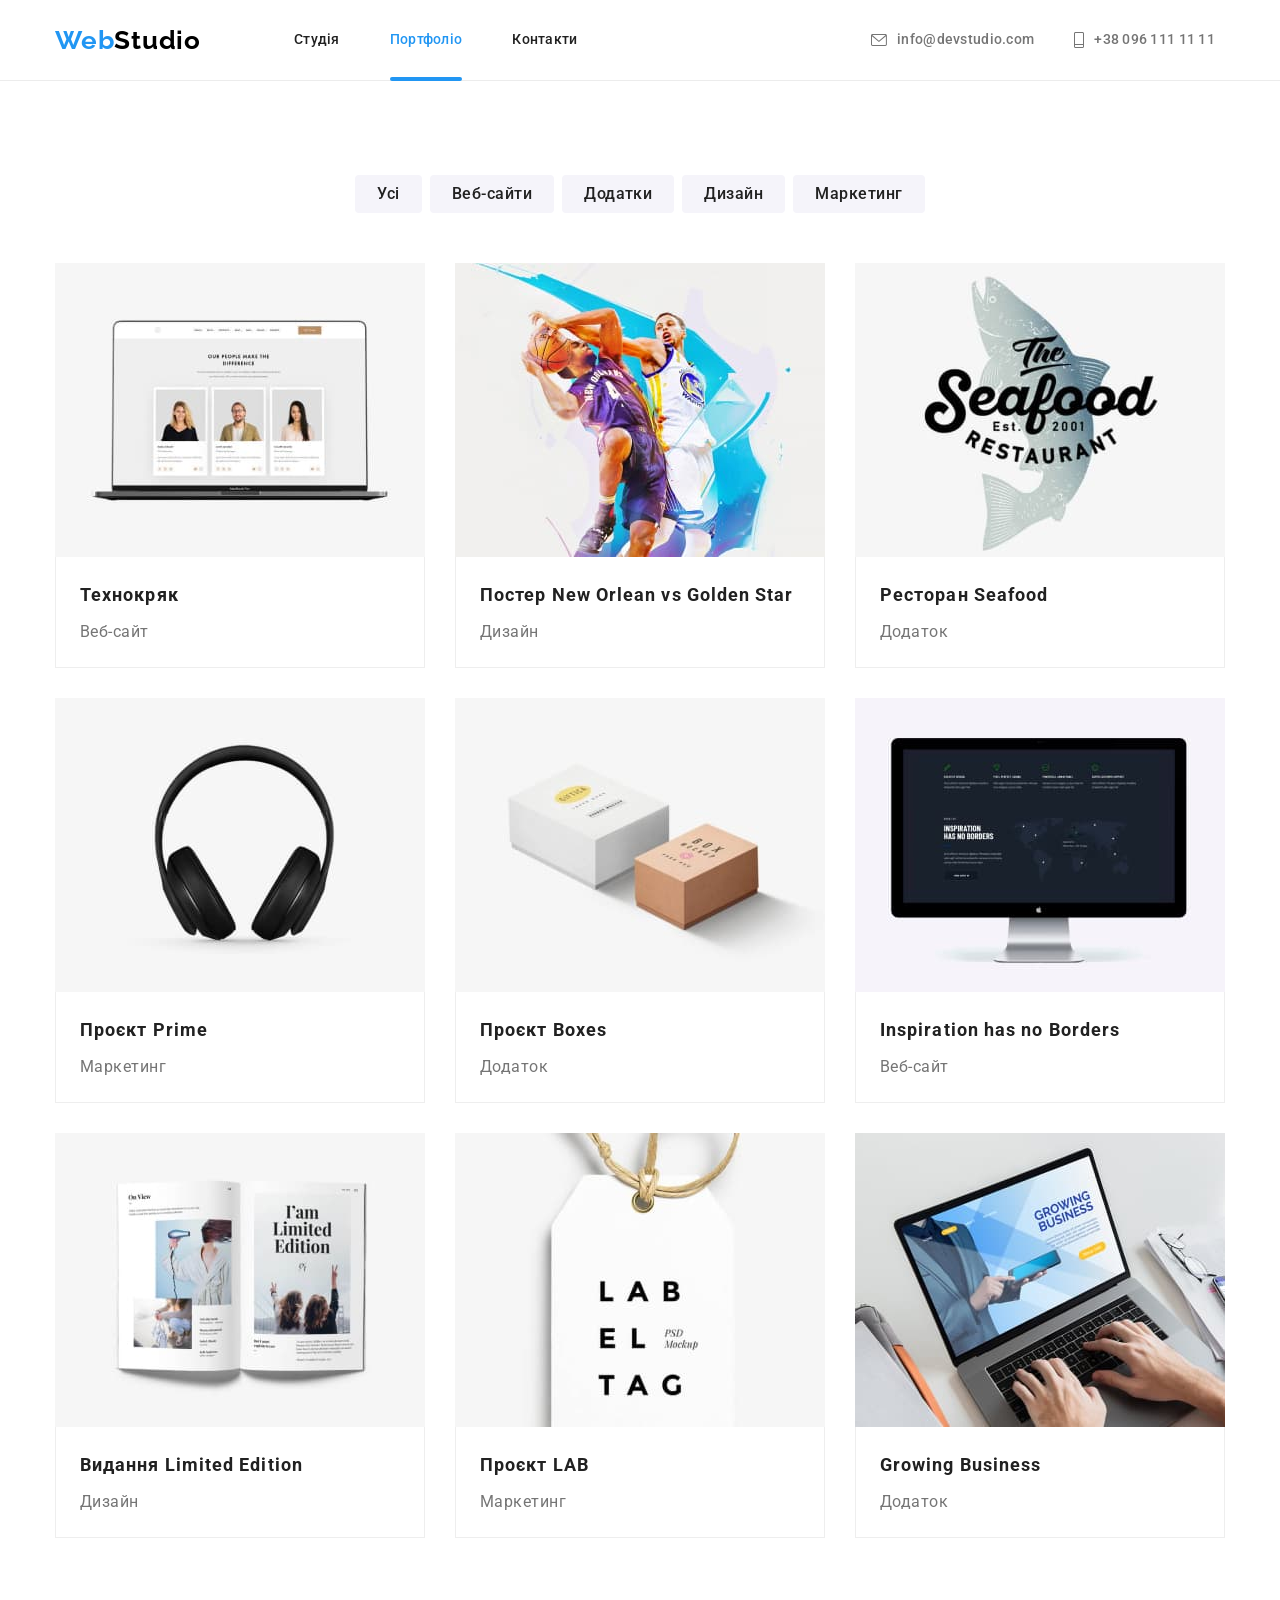
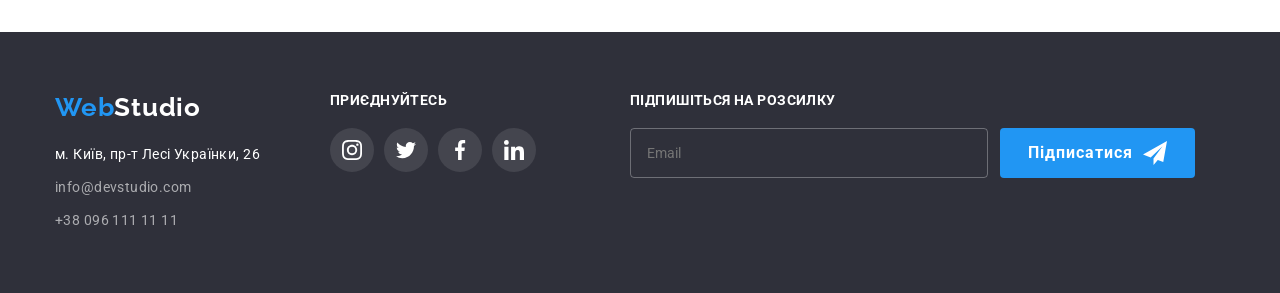
==== portfolio.html @ 1dc1e259 "Додає файли з попередньої ДЗ" ====
<!DOCTYPE html>
<html lang="uk">
  <head>
    <meta charset="UTF-8" />
    <meta http-equiv="X-UA-Compatible" content="IE=edge" />
    <meta name="viewport" content="width=device-width, initial-scale=1.0" />
    <title>WebStudio</title>
    <link rel="preconnect" href="https://fonts.googleapis.com" />
    <link rel="preconnect" href="https://fonts.gstatic.com" crossorigin />
    <link
      href="https://fonts.googleapis.com/css2?family=Raleway:wght@700&family=Roboto:wght@400;500;700;900&display=swap"
      rel="stylesheet"
    />
    <link
      rel="stylesheet"
      href="https://cdnjs.cloudflare.com/ajax/libs/modern-normalize/1.1.0/modern-normalize.min.css"
    />
    <link rel="stylesheet" href="./css/styles.css" />
  </head>
  <body>
    <!-- Header -->
    <header class="header">
      <div class="container main-nav">
        <nav class="main-nav">
          <a href="./index.html" class="logo"><span class="logo part">Web</span>Studio</a>
          <ul class="nav-list">
            <li class="link"><a class="nav-list-link" href="./index.html">Студія</a></li>
            <li class="link">
              <a class="nav-list-link current" href="./portfolio.html">Портфоліо</a>
            </li>
            <li class="link"><a class="nav-list-link" href="">Контакти</a></li>
          </ul>
        </nav>
        <ul class="contacts-list">
          <li class="contact">
            <a href="mailto:info@devstudio.com" class="header-contacts mail">
              <svg class="convert" width="16px" height="12px">
                <use href="./images/icons.svg#icon-convert"></use>
              </svg>
              info@devstudio.com
            </a>
          </li>
          <li class="contact">
            <a href="tel:+380961111111" class="header-contacts phone">
              <svg class="phone" width="10px" height="16px">
                <use href="./images/icons.svg#icon-phone"></use>
              </svg>
              +38 096 111 11 11</a
            >
          </li>
        </ul>
      </div>
    </header>
    <main>
      <section class="section">
        <div class="container">
          <h1 class="visually-hidden">Усі проекти</h1>
          <!-- buttons -->
          <ul class="btn-list">
            <li class="list-btn"><button type="button" class="btn secondary">Усі</button></li>
            <li class="list-btn"><button type="button" class="btn secondary">Веб-сайти</button></li>
            <li class="list-btn"><button type="button" class="btn secondary">Додатки</button></li>
            <li class="list-btn"><button type="button" class="btn secondary">Дизайн</button></li>
            <li class="list-btn"><button type="button" class="btn secondary">Маркетинг</button></li>
          </ul>
          <!-- projects -->
          <ul class="project-list">
            <li class="project-card">
              <a href="" class="project-link">
                <div class="overlay">
                  <img
                    src="./images/technocrack.jpg"
                    alt="Ноутбук з картками на екрані"
                    width="370"
                  />
                  <p class="project-text">
                    Ресурс пропонує комплексні пропозиції з різним рівнем функціоналу та сервісів.
                    Все це дозволить відвідувачу отримати вичерпні відомості про компанію чи
                    приватну особу.
                  </p>
                </div>

                <div class="card-desc">
                  <h2 class="project-title">Технокряк</h2>
                  <p class="project-desc">Веб-сайт</p>
                </div></a
              >
            </li>
            <li class="project-card">
              <a href="" class="project-link">
                <div class="overlay">
                  <img src="./images/poster.jpg" alt="Два баскетболісти" width="370" />
                  <p class="project-text">
                    Ресурс пропонує комплексні пропозиції з різним рівнем функціоналу та сервісів.
                    Все це дозволить відвідувачу отримати вичерпні відомості про компанію чи
                    приватну особу.
                  </p>
                </div>
                <div class="card-desc">
                  <h2 class="project-title">Постер New Orlean vs Golden Star</h2>
                  <p class="project-desc">Дизайн</p>
                </div></a
              >
            </li>
            <li class="project-card">
              <a href="" class="project-link">
                <div class="overlay">
                  <img src="./images/seafood.jpg" alt="Лого з акулою" width="370" />
                  <p class="project-text">
                    Ресурс пропонує комплексні пропозиції з різним рівнем функціоналу та сервісів.
                    Все це дозволить відвідувачу отримати вичерпні відомості про компанію чи
                    приватну особу.
                  </p>
                </div>
                <div class="card-desc">
                  <h2 class="project-title">Ресторан Seafood</h2>
                  <p class="project-desc">Додаток</p>
                </div></a
              >
            </li>
            <li class="project-card">
              <a href="" class="project-link">
                <div class="overlay">
                  <img src="./images/prime.jpg" alt="Навушники" width="370" />
                  <p class="project-text">
                    Ресурс пропонує комплексні пропозиції з різним рівнем функціоналу та сервісів.
                    Все це дозволить відвідувачу отримати вичерпні відомості про компанію чи
                    приватну особу.
                  </p>
                </div>
                <div class="card-desc">
                  <h2 class="project-title">Проєкт Prime</h2>
                  <p class="project-desc">Маркетинг</p>
                </div></a
              >
            </li>
            <li class="project-card">
              <a href="" class="project-link">
                <div class="overlay">
                  <img src="./images/boxes.jpg" alt="Дві картонні коробки" width="370" />
                  <p class="project-text">
                    Ресурс пропонує комплексні пропозиції з різним рівнем функціоналу та сервісів.
                    Все це дозволить відвідувачу отримати вичерпні відомості про компанію чи
                    приватну особу.
                  </p>
                </div>
                <div class="card-desc">
                  <h2 class="project-title">Проєкт Boxes</h2>
                  <p class="project-desc">Додаток</p>
                </div></a
              >
            </li>
            <li class="project-card">
              <a href="" class="project-link">
                <div class="overlay">
                  <img src="./images/inspiration.jpg" alt="Екран монітора" width="370" />
                  <p class="project-text">
                    Ресурс пропонує комплексні пропозиції з різним рівнем функціоналу та сервісів.
                    Все це дозволить відвідувачу отримати вичерпні відомості про компанію чи
                    приватну особу.
                  </p>
                </div>
                <div class="card-desc">
                  <h2 class="project-title">Inspiration has no Borders</h2>
                  <p class="project-desc">Веб-сайт</p>
                </div></a
              >
            </li>
            <li class="project-card">
              <a href="" class="project-link">
                <div class="overlay">
                  <img src="./images/limited-edition.jpg" alt="Відкритий журнал" width="370" />
                  <p class="project-text">
                    Ресурс пропонує комплексні пропозиції з різним рівнем функціоналу та сервісів.
                    Все це дозволить відвідувачу отримати вичерпні відомості про компанію чи
                    приватну особу.
                  </p>
                </div>
                <div class="card-desc">
                  <h2 class="project-title">Видання Limited Edition</h2>
                  <p class="project-desc">Дизайн</p>
                </div></a
              >
            </li>
            <li class="project-card">
              <a href="" class="project-link">
                <div class="overlay">
                  <img src="./images/lab.jpg" alt="Бірка з мотузкою" width="370" />
                  <p class="project-text">
                    Ресурс пропонує комплексні пропозиції з різним рівнем функціоналу та сервісів.
                    Все це дозволить відвідувачу отримати вичерпні відомості про компанію чи
                    приватну особу.
                  </p>
                </div>
                <div class="card-desc">
                  <h2 class="project-title">Проєкт LAB</h2>
                  <p class="project-desc">Маркетинг</p>
                </div></a
              >
            </li>
            <li class="project-card">
              <a href="" class="project-link">
                <div class="overlay">
                  <img
                    src="./images/growing-business.jpg"
                    alt="Набирають текст на ноутбуці"
                    width="370"
                  />
                  <p class="project-text">
                    Ресурс пропонує комплексні пропозиції з різним рівнем функціоналу та сервісів.
                    Все це дозволить відвідувачу отримати вичерпні відомості про компанію чи
                    приватну особу.
                  </p>
                </div>
                <div class="card-desc">
                  <h2 class="project-title">Growing Business</h2>
                  <p class="project-desc">Додаток</p>
                </div></a
              >
            </li>
          </ul>
        </div>
      </section>
    </main>
    <!-- Footer -->

    <footer class="footer">
      <div class="container">
        <div>
          <a href="./index.html" class="logo foot"><span class="logo part">Web</span>Studio</a>
          <address>
            <ul class="footer-list">
              <li class="item">
                <a
                  href="https://goo.gl/maps/kWrGyEN4S8KAi9pg8"
                  target="_blank"
                  rel="noopener nofollow noreferrer"
                  class="address"
                  >м. Київ, пр-т Лесі Українки, 26</a
                >
              </li>
              <li class="item">
                <a href="mailto:info@devstudio.com" class="footer-contacts">info@devstudio.com</a>
              </li>
              <li class="item">
                <a href="tel:+380961111111" class="footer-contacts">+38 096 111 11 11</a>
              </li>
            </ul>
          </address>
        </div>
        <div class="follow">
          <p class="follow-list-title">Приєднуйтесь</p>
          <ul class="follow-list">
            <li>
              <a href="" class="follow-media-link">
                <svg class="icon" width="20px" height="20px">
                  <use href="./images/icons.svg#icon-instagram"></use>
                </svg>
              </a>
            </li>
            <li>
              <a href="" class="follow-media-link">
                <svg class="icon" width="20px" height="20px">
                  <use href="./images/icons.svg#icon-twitter"></use>
                </svg>
              </a>
            </li>
            <li>
              <a href="" class="follow-media-link">
                <svg class="icon" width="20px" height="20px">
                  <use href="./images/icons.svg#icon-facebook"></use>
                </svg>
              </a>
            </li>
            <li>
              <a href="" class="follow-media-link">
                <svg class="icon" width="20px" height="20px">
                  <use href="./images/icons.svg#icon-linkedin"></use>
                </svg>
              </a>
            </li>
          </ul>
        </div>
        <div class="subscribe">
          <p class="form-title">Підпишіться на розсилку</p>
          <form autocomplete="off" class="footer-form">
            <label for="footer-email"></label>
            <input
              type="email"
              name="email"
              id="footer-email"
              class="footer-email"
              placeholder="Email"
            />
            <button type="submit" class="btn submit-footer">
              Підписатися
              <svg class="icon-send" width="24px" height="24px">
                <use href="./images/icons.svg#icon-send"></use>
              </svg>
            </button>
          </form>
        </div>
      </div>
    </footer>
  </body>
</html>
---- css/styles.css ----
/* колір фону #F5F5F5 */
/* другорядний колір фону #F5F4FA */
/* герой і футер колір фону #2F303A */
/* колір тексту #212121 */
/* колір абзаців #757575 */
/* акцент #2196F3 */
/* білий #FFFFFF */
/* контакти у футері color: rgba(255, 255, 255, 0.6); */
:root {
  --black-color: #000000;
  --text-primary-color: #212121;
  --text-p-color: #757575;
  --primary-white-color: #ffffff;
  --background-secondary-color: #f5f4fa;
  --hero-footer-color--: #2f303a;
  --accent-color: #2196f3;
  --no-accent-color: #afb1b8;
  --primary-btn-accent-color--: #188ce8;
  --action-time: cubic-bezier(0.4, 0, 0.2, 1);
  --action-total-time: 250ms;
}

body {
  background-color: var(--primary-white-color);
  color: var(--text-primary-color);

  font-family: Roboto, sans-serif;
  font-size: 14px;
  letter-spacing: 0.03em;
}

.nav-list,
.contacts-list,
.section-list,
.footer-list {
  list-style-type: none;
}

.nav-list-link:hover,
.header-contacts:hover,
.footer-contacts:hover,
.address:hover,
.nav-list-link:focus,
.header-contacts:focus,
.footer-contacts:focus,
.address:focus {
  color: var(--accent-color);
}

h1,
h2,
h3,
h4,
h5,
h6,
ul,
p {
  margin: 0;
  padding: 0;
}

img {
  display: block;
  max-width: 100%;
}
/* Налаштування контейнера */
.container {
  width: 1200px;
  margin: 0 auto;
  padding: 0 15px;
}

.section {
  padding-top: 94px;
  padding-bottom: 94px;
}

/* Header */
.header {
  border-bottom: 1px solid #ececec;
}

.main-nav {
  display: flex;
  align-items: center;
}

.logo {
  color: var(--black-color);
  font-family: Raleway, sans-serif;
  text-decoration: none;
  font-weight: 700;
  font-size: 26px;
  line-height: 1.19;
  letter-spacing: 0.03em;
}

.part {
  color: var(--accent-color);
}
/* nav */
.nav-list .link + .link {
  margin-left: 50px;
}

.nav-list {
  display: flex;
  margin-left: 93px;
}

.nav-list-link.current {
  color: var(--accent-color);
}

.nav-list-link {
  position: relative;
  display: block;
  padding-top: 32px;
  padding-bottom: 32px;

  color: var(--text-primary-color);
  font-weight: 500;
  font-size: 14px;
  line-height: 1.14;
  letter-spacing: 0.02em;
  text-decoration: none;

  transition: color var(--action-total-time) var(--action-time);
}

.current::after {
  content: '';
  position: absolute;
  bottom: -1px;
  left: 0;

  background-color: var(--accent-color);
  width: 100%;
  height: 4px;
  border-radius: 2px;
}

/* header contacts */
.contacts-list {
  display: flex;
  margin-left: auto;
}

.contacts-list .contact + .contact {
  margin-left: 40px;
}

.convert,
.phone {
  margin-right: 10px;
  fill: currentColor;
}

.convert:hover,
.phone:hover,
.convert:focus,
.phone:focus {
  fill: var(--accent-color);
}

.header-contacts {
  display: inline-flex;
  padding: 32px 0;

  color: var(--text-p-color);
  font-weight: 500;
  font-size: 14px;
  line-height: 1.14;
  letter-spacing: 0.02em;
  text-decoration: none;
  align-items: center;

  transition: color var(--action-total-time) var(--action-time);
}

.visually-hidden {
  position: absolute;
  white-space: nowrap;
  width: 1px;
  height: 1px;
  overflow: hidden;
  border: 0;
  padding: 0;
  clip: rect(0 0 0 0);
  clip-path: inset(50%);
  margin: -1px;
}

/* Стилі index.html */
/* Hero */
.hero {
  padding: 200px 0;
  margin-left: auto;
  margin-right: auto;

  text-align: center;

  background-color: var(--hero-footer-color--);
  background-image: linear-gradient(rgba(47, 48, 58, 0.4), rgba(47, 48, 58, 0.4)),
    url(../images/background-hero.jpg);
  max-width: 1600px;
  height: 600px;
  background-position: center;
}

.hero-title {
  max-width: 696px;
  margin-top: 0;
  margin-bottom: 30px;
  margin-right: auto;
  margin-left: auto;

  color: var(--primary-white-color);
  font-weight: 900;
  font-size: 44px;
  line-height: 1.36;
  text-align: center;
  letter-spacing: 0.06em;
  text-transform: uppercase;
}

.btn {
  display: inline-block;
  cursor: pointer;
  font-family: Roboto, sans-serif;
  border: none;
  border-radius: 4px;
}

.btn.primary {
  color: var(--primary-white-color);
  background-color: var(--accent-color);
  font-weight: 700;
  font-size: 16px;
  line-height: 1.88;
  letter-spacing: 0.06em;
  padding: 10px 24px;

  transition: background-color var(--action-total-time) var(--action-time),
    box-shadow var(--action-total-time) var(--action-time);
}

.btn.primary:hover,
.btn.primary:focus {
  background-color: var(--primary-btn-accent-color--);
}

/* Перелік рішень */
.section.features {
  padding-bottom: 0;
}

.section-list {
  display: flex;
}

.section-list .item {
  width: 270px;
}

.icon-background {
  display: flex;
  align-items: center;
  justify-content: center;
  width: 270px;
  height: 120px;
  margin-bottom: 30px;

  background-color: var(--background-secondary-color);
}

.section-list .item:not(:last-child) {
  margin-right: 30px;
}

.section-title {
  margin-bottom: 50px;

  font-weight: 700;
  font-size: 36px;
  line-height: 1.17;
  text-align: center;
  letter-spacing: 0.03em;
}

.item-desc {
  color: var(--text-p-color);
  line-height: 1.71;
}

/* Чим ми займаємося */
.section-list .img-list:not(:last-child) {
  margin-right: 30px;
}

.img-list {
  position: relative;
}

.img-desc {
  position: absolute;
  width: 100%;
  background-color: rgba(47, 48, 58, 0.8);
  height: 70px;
  padding: 27px 0;
  bottom: 0;

  color: var(--primary-white-color);
  font-weight: 700;
  font-size: 14px;
  line-height: 16px;
  text-align: center;
  letter-spacing: 0.03em;
  text-transform: uppercase;
}
/* наша команда */
.team {
  background-color: var(--background-secondary-color);
}

.section-list-title {
  margin-bottom: 10px;

  font-weight: 700;
  font-size: 14px;
  line-height: 1.14;
  letter-spacing: 0.03em;
  text-transform: uppercase;
}

.section-card {
  background-color: var(--primary-white-color);

  text-align: center;

  box-shadow: 0px 1px 3px rgba(0, 0, 0, 0.12), 0px 1px 1px rgba(0, 0, 0, 0.14),
    0px 2px 1px rgba(0, 0, 0, 0.2);
  border-radius: 0px 0px 4px 4px;
}

.section-card:not(:last-child) {
  margin-right: 30px;
}
.team-card-desc {
  padding: 30px 0;
}

.section-list-item {
  margin-bottom: 10px;

  font-weight: 500;
  font-size: 16px;
  line-height: 1.19;
  letter-spacing: 0.03em;
}
.profession {
  font-size: 16px;
  line-height: 1.19;
  letter-spacing: 0.03em;
  margin-bottom: 16px;
}

.media-list {
  display: flex;
  list-style-type: none;
  height: 44px;
  align-items: center;
  padding: 0 32px;
}

.media-link {
  display: flex;
  width: 44px;
  height: 44px;
  align-items: center;
  justify-content: center;
  color: var(--no-accent-color);
  border-radius: 50%;

  transition: background-color var(--action-total-time) var(--action-time),
    color var(--action-total-time) var(--action-time);
}

.media-list li:not(:last-child) {
  margin-right: 10px;
}

.media-link:hover,
.media-link:focus {
  background-color: var(--accent-color);
  color: var(--primary-white-color);
}

.icon {
  display: flex;
  fill: currentColor;
}

.company-list {
  display: flex;
  list-style-type: none;
  margin: 0;
}

.company-list li:not(:last-child) {
  margin-right: 30px;
}

.company-link {
  display: flex;
  align-items: center;
  justify-content: center;
  width: 170px;
  height: 92px;
  border: 1px solid var(--no-accent-color);
  border-radius: 4px;
  padding: 16px 32px;

  color: var(--no-accent-color);

  transition: color var(--action-total-time) var(--action-time),
    border-color var(--action-total-time) var(--action-time);
}

.company-link:hover,
.company-link:focus {
  color: var(--accent-color);
  border-color: var(--accent-color);
}

.company-icon {
  fill: currentColor;
}

/* Стилі portfolio.html */
.btn-list,
.project-list {
  list-style-type: none;

  display: flex;
  flex-wrap: wrap;
}

.btn-list {
  justify-content: center;
  margin-bottom: 50px;
}

.list-btn:not(:last-child) {
  margin-right: 8px;
}
.btn.secondary {
  padding: 6px 22px;

  background-color: var(--background-secondary-color);
  color: var(--text-primary-color);
  font-weight: 500;
  font-size: 16px;
  line-height: 1.62;
  letter-spacing: 0.03em;

  transition: color var(--action-total-time) var(--action-time),
    background-color var(--action-total-time) var(--action-time),
    box-shadow var(--action-total-time) var(--action-time);
}

.btn.secondary:hover,
.btn.secondary:focus {
  background-color: var(--accent-color);
  color: var(--primary-white-color);
  box-shadow: 0px 3px 1px rgba(0, 0, 0, 0.1), 0px 1px 2px rgba(0, 0, 0, 0.08),
    0px 2px 2px rgba(0, 0, 0, 0.12);
  border-radius: 4px;
}

.project-card {
  margin-right: 30px;
  margin-bottom: 30px;
}

.project-card:nth-child(3n) {
  margin-right: 0;
}

.project-card:nth-last-child(-n + 3) {
  margin-bottom: 0;
}

.project-link {
  display: block;
  text-decoration: none;

  transition: box-shadow var(--action-total-time) var(--action-time);
}

.project-link:hover,
.project-link:focus {
  box-shadow: 0px 1px 1px rgba(0, 0, 0, 0.12), 0px 4px 4px rgba(0, 0, 0, 0.06),
    1px 4px 6px rgba(0, 0, 0, 0.16);
}

.project-link:hover .project-text,
.project-link:focus .project-text {
  transform: translateY(0%);
  opacity: 1;
}

.overlay {
  position: relative;
  overflow: hidden;
}

.project-text {
  position: absolute;
  background-color: rgba(33, 150, 243, 0.9);
  width: 100%;
  height: 100%;
  bottom: 0;

  transform: translateY(100%);
  opacity: 0;
  transition: transform var(--action-total-time) var(--action-time),
    opacity var(--action-total-time) var(--action-time);

  padding: 63px 24px;
  font-size: 18px;
  line-height: 1.56;
  letter-spacing: 0.03em;
  color: var(--primary-white-color);
}

.card-desc {
  padding: 20px 24px;

  border-left: 1px solid #eeeeee;
  border-right: 1px solid #eeeeee;
  border-bottom: 1px solid #eeeeee;
}

.project-title {
  margin-bottom: 4px;
  color: var(--text-primary-color);
  font-weight: 700;
  font-size: 18px;
  line-height: 2;
  letter-spacing: 0.06em;
}

.project-desc {
  color: var(--text-p-color);
  font-size: 16px;
  /* font-weight: 400; */
  line-height: 1.88;
  letter-spacing: 0.03em;
}

/* Footer */
.footer {
  display: flex;
  padding-top: 60px;
  padding-bottom: 60px;

  background-color: var(--hero-footer-color--);
}

.footer .container {
  display: flex;
}

.foot {
  display: inline-block;
  margin-bottom: 20px;

  color: var(--primary-white-color);
}

.footer-list .item:not(:last-child) {
  margin-bottom: 9px;
}

.address {
  color: var(--primary-white-color);
  font-style: normal;
  line-height: 1.71;
  text-decoration: none;

  transition: color var(--action-total-time) var(--action-time);
}

.footer-contacts {
  color: rgba(255, 255, 255, 0.6);
  font-style: normal;
  line-height: 1.71;
  text-decoration: none;

  transition: color var(--action-total-time) var(--action-time);
}

/* приєднуйтесь */

.follow {
  margin-left: 70px;
}

.follow-list-title {
  color: var(--primary-white-color);
  font-weight: 700;
  font-size: 14px;
  line-height: 16px;
  letter-spacing: 0.03em;
  text-transform: uppercase;

  margin-bottom: 20px;
}

.follow-list {
  display: flex;
  list-style-type: none;
}

.follow-list li:not(:last-child) {
  margin-right: 10px;
}

.follow-media-link {
  display: flex;
  background-color: rgba(255, 255, 255, 0.1);
  border-radius: 50%;
  width: 44px;
  height: 44px;

  align-items: center;
  justify-content: center;

  color: var(--primary-white-color);

  transition: background-color var(--action-total-time) var(--action-time);
}

.follow-icon {
  fill: currentColor;
}

.follow-media-link:hover,
.follow-media-link:focus {
  background-color: var(--accent-color);
}

/* Footer form */

.subscribe {
  margin-left: 94px;
  color: var(--primary-white-color);
}

.footer-form {
  display: flex;
  align-items: center;
}

.form-title {
  display: inline-block;
  margin-bottom: 20px;

  font-weight: 700;
  font-size: 14px;
  line-height: 16px;
  letter-spacing: 0.03em;
  text-transform: uppercase;
}

.footer-email {
  /* display: inline-block; */
  width: 358px;
  height: 50px;
  padding-left: 16px;

  color: var(--primary-white-color);
  background-color: transparent;
  border: 1px solid rgba(255, 255, 255, 0.3);
  border-radius: 4px;
}

.submit-footer {
  display: flex;
  padding: 10px 28px;
  margin: 0 auto;
  margin-left: 12px;
  align-items: center;

  color: var(--primary-white-color);
  background-color: var(--accent-color);
  font-weight: 700;
  font-size: 16px;
  line-height: 1.88;
  letter-spacing: 0.06em;

  transition: background-color var(--action-total-time) var(--action-time),
    box-shadow var(--action-total-time) var(--action-time);
}

.icon-send {
  margin-left: 10px;
}

/* Модалка */

.backdrop {
  position: fixed;
  width: 100%;
  height: 100%;
  top: 0;
  left: 0;

  background-color: rgba(0, 0, 0, 0.2);

  transform: scale(100%);
  transition: opacity var(--action-total-time) var(--action-time),
    visibility var(--action-total-time) var(--action-time),
    transform var(--action-total-time) var(--action-time);
}

.is-hidden {
  opacity: 0;
  visibility: hidden;
  pointer-events: none;

  transform: scale(0%);
}

.modal {
  position: absolute;
  left: 50%;
  top: 50%;
  width: 528px;
  height: 581px;
  transform: translate(-50%, -50%);

  padding: 40px;

  background-color: var(--primary-white-color);
  box-shadow: 0px 1px 3px rgba(0, 0, 0, 0.12), 0px 1px 1px rgba(0, 0, 0, 0.14),
    0px 2px 1px rgba(0, 0, 0, 0.2);
  border-radius: 4px;
}

.btn-modal {
  position: absolute;
  display: flex;
  top: 8px;
  right: 8px;
  width: 30px;
  height: 30px;
  margin: 0;
  padding: 0;

  align-items: center;
  justify-content: center;

  background-color: var(--primary-white-color);
  border: 1px solid rgba(0, 0, 0, 0.1);
  border-radius: 50%;
  cursor: pointer;
}

.modal-title {
  margin-bottom: 12px;

  font-weight: 700;
  font-size: 20px;
  line-height: 1.15;
  text-align: center;
  letter-spacing: 0.03em;

  color: var(--text-primary-color);
}

.modal-form {
  margin-bottom: 10px;
}

.modal-textarea {
  margin-bottom: 20px;
}

.form-field {
  position: relative;
}

.label {
  display: inline-block;
  margin-bottom: 4px;

  color: var(--text-p-color);

  font-weight: 400;
  font-size: 12px;
  line-height: 1.17;
  letter-spacing: 0.01em;
}

.input {
  display: block;
  width: 100%;
  height: 40px;
  padding-left: 42px;

  border: 1px solid rgba(33, 33, 33, 0.2);
  border-radius: 4px;

  transition: border-color var(--action-total-time) var(--action-time);
}

.input:focus,
.textarea:focus {
  border-color: var(--accent-color);
}

.modal-icon {
  position: absolute;
  top: 50%;
  left: 12px;
  transform: translateY(-50%);

  transition: fill var(--action-total-time) var(--action-time);
}

.input:focus + .modal-icon {
  fill: var(--accent-color);
}

.textarea {
  display: block;
  resize: none;
  margin: 0;
  width: 100%;
  height: 120px;
  padding: 12px 16px;

  border: 1px solid rgba(33, 33, 33, 0.2);
  border-radius: 4px;

  transition: border-color var(--action-total-time) var(--action-time);
}

.textarea::placeholder {
  font-size: 12px;
  line-height: 1.17;
  letter-spacing: 0.01em;

  color: rgba(117, 117, 117, 0.5);
}

.check-line {
  margin-bottom: 30px;
}

.check-line label {
  display: flex;
  align-items: center;
  justify-content: center;

  font-size: 14px;
  line-height: 1.71;
  letter-spacing: 0.03em;
  color: var(--text-p-color);
}

.checkbox {
  position: absolute;
  white-space: nowrap;
  width: 1px;
  height: 1px;
  overflow: hidden;
  border: 0;
  padding: 0;
  clip: rect(0 0 0 0);
  clip-path: inset(50%);
  margin: -1px;
}

.icon-check {
  margin-right: 7px;

  border: 2px solid var(--text-primary-color);
  border-radius: 2px;

  transition: border-color var(--action-total-time) var(--action-time),
    background-color var(--action-total-time) var(--action-time);
}

.checkbox:checked + .icon-check {
  background-color: var(--accent-color);
  border-color: transparent;
}

.submit-modal {
  display: flex;
  padding: 10px 52px;
  margin: 0 auto;
  align-items: center;

  color: var(--primary-white-color);
  background-color: var(--accent-color);
  font-weight: 700;
  font-size: 16px;
  line-height: 1.88;
  letter-spacing: 0.06em;

  transition: background-color var(--action-total-time) var(--action-time),
    box-shadow var(--action-total-time) var(--action-time);
}

.btn.submit-footer:hover,
.btn.submit-modal:hover,
.btn.submit-footer:focus,
.btn.submit-modal:focus {
  background-color: var(--primary-btn-accent-color--);
}

.check-line a {
  color: var(--accent-color);
}
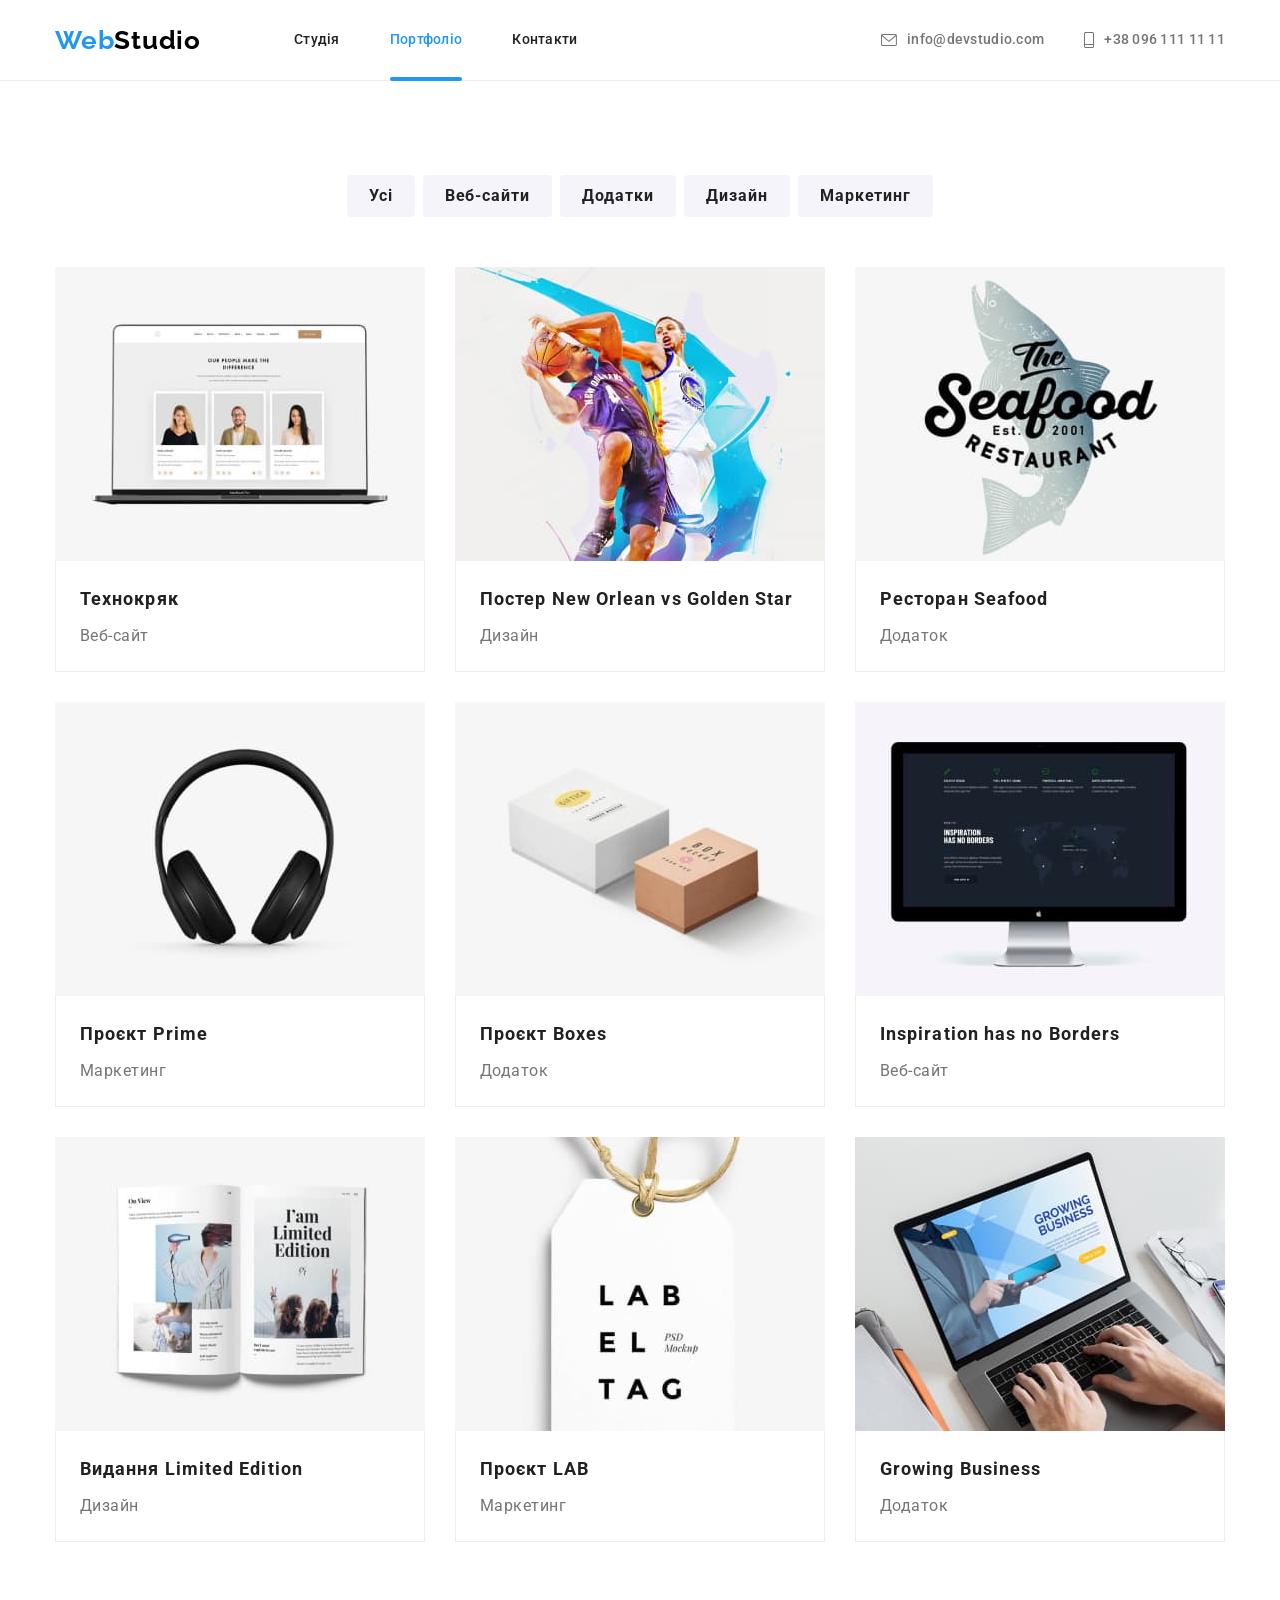
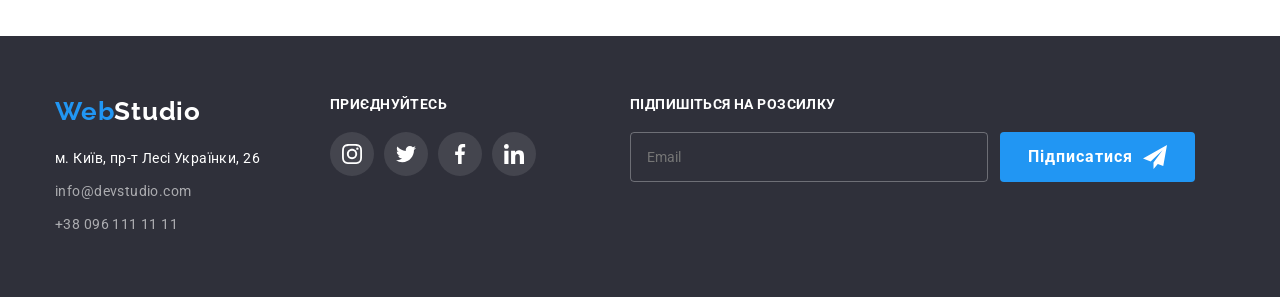
==== commit f5cd00d0: "Рефакторинг Портфоліо" ====
--- a/portfolio.html
+++ b/portfolio.html
@@ -15,40 +15,42 @@
       rel="stylesheet"
       href="https://cdnjs.cloudflare.com/ajax/libs/modern-normalize/1.1.0/modern-normalize.min.css"
     />
-    <link rel="stylesheet" href="./css/styles.css" />
+    <link rel="stylesheet" href="./css/main.min.css" />
   </head>
   <body>
     <!-- Header -->
     <header class="header">
-      <div class="container main-nav">
-        <nav class="main-nav">
-          <a href="./index.html" class="logo"><span class="logo part">Web</span>Studio</a>
-          <ul class="nav-list">
-            <li class="link"><a class="nav-list-link" href="./index.html">Студія</a></li>
-            <li class="link">
-              <a class="nav-list-link current" href="./portfolio.html">Портфоліо</a>
-            </li>
-            <li class="link"><a class="nav-list-link" href="">Контакти</a></li>
+      <div class="container">
+        <div class="header__items">
+          <nav class="header__nav">
+            <a href="./index.html" class="logo">Web<span class="logo__part">Studio</span></a>
+            <ul class="header__list">
+              <li><a class="header__link" href="./index.html">Студія</a></li>
+              <li>
+                <a class="header__link header__link--current" href="./portfolio.html">Портфоліо</a>
+              </li>
+              <li><a class="header__link" href="">Контакти</a></li>
+            </ul>
+          </nav>
+          <ul class="header__contacts">
+            <li>
+              <a href="mailto:info@devstudio.com" class="header__contact">
+                <svg class="header__icon" width="16px" height="12px">
+                  <use href="./images/icons.svg#icon-convert"></use>
+                </svg>
+                info@devstudio.com
+              </a>
+            </li>
+            <li>
+              <a href="tel:+380961111111" class="header__contact">
+                <svg class="header__icon" width="10px" height="16px">
+                  <use href="./images/icons.svg#icon-phone"></use>
+                </svg>
+                +38 096 111 11 11</a
+              >
+            </li>
           </ul>
-        </nav>
-        <ul class="contacts-list">
-          <li class="contact">
-            <a href="mailto:info@devstudio.com" class="header-contacts mail">
-              <svg class="convert" width="16px" height="12px">
-                <use href="./images/icons.svg#icon-convert"></use>
-              </svg>
-              info@devstudio.com
-            </a>
-          </li>
-          <li class="contact">
-            <a href="tel:+380961111111" class="header-contacts phone">
-              <svg class="phone" width="10px" height="16px">
-                <use href="./images/icons.svg#icon-phone"></use>
-              </svg>
-              +38 096 111 11 11</a
-            >
-          </li>
-        </ul>
+        </div>
       </div>
     </header>
     <main>
@@ -56,165 +58,175 @@
         <div class="container">
           <h1 class="visually-hidden">Усі проекти</h1>
           <!-- buttons -->
-          <ul class="btn-list">
-            <li class="list-btn"><button type="button" class="btn secondary">Усі</button></li>
-            <li class="list-btn"><button type="button" class="btn secondary">Веб-сайти</button></li>
-            <li class="list-btn"><button type="button" class="btn secondary">Додатки</button></li>
-            <li class="list-btn"><button type="button" class="btn secondary">Дизайн</button></li>
-            <li class="list-btn"><button type="button" class="btn secondary">Маркетинг</button></li>
+          <ul class="btns-list">
+            <li class="btns-list__item">
+              <button type="button" class="btn projects-btn">Усі</button>
+            </li>
+            <li class="btns-list__item">
+              <button type="button" class="btn projects-btn">Веб-сайти</button>
+            </li>
+            <li class="btns-list__item">
+              <button type="button" class="btn projects-btn">Додатки</button>
+            </li>
+            <li class="btns-list__item">
+              <button type="button" class="btn projects-btn">Дизайн</button>
+            </li>
+            <li class="btns-list__item">
+              <button type="button" class="btn projects-btn">Маркетинг</button>
+            </li>
           </ul>
           <!-- projects -->
-          <ul class="project-list">
-            <li class="project-card">
-              <a href="" class="project-link">
-                <div class="overlay">
+          <ul class="projects-list">
+            <li class="project">
+              <a href="" class="project__link">
+                <div class="project__overlay">
                   <img
                     src="./images/technocrack.jpg"
                     alt="Ноутбук з картками на екрані"
                     width="370"
                   />
-                  <p class="project-text">
+                  <p class="project__text">
                     Ресурс пропонує комплексні пропозиції з різним рівнем функціоналу та сервісів.
                     Все це дозволить відвідувачу отримати вичерпні відомості про компанію чи
                     приватну особу.
                   </p>
                 </div>
 
-                <div class="card-desc">
-                  <h2 class="project-title">Технокряк</h2>
-                  <p class="project-desc">Веб-сайт</p>
-                </div></a
-              >
-            </li>
-            <li class="project-card">
-              <a href="" class="project-link">
-                <div class="overlay">
+                <div class="project__content">
+                  <h2 class="project__title">Технокряк</h2>
+                  <p class="project__desc">Веб-сайт</p>
+                </div></a
+              >
+            </li>
+            <li class="project">
+              <a href="" class="project__link">
+                <div class="project__overlay">
                   <img src="./images/poster.jpg" alt="Два баскетболісти" width="370" />
-                  <p class="project-text">
-                    Ресурс пропонує комплексні пропозиції з різним рівнем функціоналу та сервісів.
-                    Все це дозволить відвідувачу отримати вичерпні відомості про компанію чи
-                    приватну особу.
-                  </p>
-                </div>
-                <div class="card-desc">
-                  <h2 class="project-title">Постер New Orlean vs Golden Star</h2>
-                  <p class="project-desc">Дизайн</p>
-                </div></a
-              >
-            </li>
-            <li class="project-card">
-              <a href="" class="project-link">
-                <div class="overlay">
+                  <p class="project__text">
+                    Ресурс пропонує комплексні пропозиції з різним рівнем функціоналу та сервісів.
+                    Все це дозволить відвідувачу отримати вичерпні відомості про компанію чи
+                    приватну особу.
+                  </p>
+                </div>
+                <div class="project__content">
+                  <h2 class="project__title">Постер New Orlean vs Golden Star</h2>
+                  <p class="project__desc">Дизайн</p>
+                </div></a
+              >
+            </li>
+            <li class="project">
+              <a href="" class="project__link">
+                <div class="project__overlay">
                   <img src="./images/seafood.jpg" alt="Лого з акулою" width="370" />
-                  <p class="project-text">
-                    Ресурс пропонує комплексні пропозиції з різним рівнем функціоналу та сервісів.
-                    Все це дозволить відвідувачу отримати вичерпні відомості про компанію чи
-                    приватну особу.
-                  </p>
-                </div>
-                <div class="card-desc">
-                  <h2 class="project-title">Ресторан Seafood</h2>
-                  <p class="project-desc">Додаток</p>
-                </div></a
-              >
-            </li>
-            <li class="project-card">
-              <a href="" class="project-link">
-                <div class="overlay">
+                  <p class="project__text">
+                    Ресурс пропонує комплексні пропозиції з різним рівнем функціоналу та сервісів.
+                    Все це дозволить відвідувачу отримати вичерпні відомості про компанію чи
+                    приватну особу.
+                  </p>
+                </div>
+                <div class="project__content">
+                  <h2 class="project__title">Ресторан Seafood</h2>
+                  <p class="project__desc">Додаток</p>
+                </div></a
+              >
+            </li>
+            <li class="project">
+              <a href="" class="project__link">
+                <div class="project__overlay">
                   <img src="./images/prime.jpg" alt="Навушники" width="370" />
-                  <p class="project-text">
-                    Ресурс пропонує комплексні пропозиції з різним рівнем функціоналу та сервісів.
-                    Все це дозволить відвідувачу отримати вичерпні відомості про компанію чи
-                    приватну особу.
-                  </p>
-                </div>
-                <div class="card-desc">
-                  <h2 class="project-title">Проєкт Prime</h2>
-                  <p class="project-desc">Маркетинг</p>
-                </div></a
-              >
-            </li>
-            <li class="project-card">
-              <a href="" class="project-link">
-                <div class="overlay">
+                  <p class="project__text">
+                    Ресурс пропонує комплексні пропозиції з різним рівнем функціоналу та сервісів.
+                    Все це дозволить відвідувачу отримати вичерпні відомості про компанію чи
+                    приватну особу.
+                  </p>
+                </div>
+                <div class="project__content">
+                  <h2 class="project__title">Проєкт Prime</h2>
+                  <p class="project__desc">Маркетинг</p>
+                </div></a
+              >
+            </li>
+            <li class="project">
+              <a href="" class="project__link">
+                <div class="project__overlay">
                   <img src="./images/boxes.jpg" alt="Дві картонні коробки" width="370" />
-                  <p class="project-text">
-                    Ресурс пропонує комплексні пропозиції з різним рівнем функціоналу та сервісів.
-                    Все це дозволить відвідувачу отримати вичерпні відомості про компанію чи
-                    приватну особу.
-                  </p>
-                </div>
-                <div class="card-desc">
-                  <h2 class="project-title">Проєкт Boxes</h2>
-                  <p class="project-desc">Додаток</p>
-                </div></a
-              >
-            </li>
-            <li class="project-card">
-              <a href="" class="project-link">
-                <div class="overlay">
+                  <p class="project__text">
+                    Ресурс пропонує комплексні пропозиції з різним рівнем функціоналу та сервісів.
+                    Все це дозволить відвідувачу отримати вичерпні відомості про компанію чи
+                    приватну особу.
+                  </p>
+                </div>
+                <div class="project__content">
+                  <h2 class="project__title">Проєкт Boxes</h2>
+                  <p class="project__desc">Додаток</p>
+                </div></a
+              >
+            </li>
+            <li class="project">
+              <a href="" class="project__link">
+                <div class="project__overlay">
                   <img src="./images/inspiration.jpg" alt="Екран монітора" width="370" />
-                  <p class="project-text">
-                    Ресурс пропонує комплексні пропозиції з різним рівнем функціоналу та сервісів.
-                    Все це дозволить відвідувачу отримати вичерпні відомості про компанію чи
-                    приватну особу.
-                  </p>
-                </div>
-                <div class="card-desc">
-                  <h2 class="project-title">Inspiration has no Borders</h2>
-                  <p class="project-desc">Веб-сайт</p>
-                </div></a
-              >
-            </li>
-            <li class="project-card">
-              <a href="" class="project-link">
-                <div class="overlay">
+                  <p class="project__text">
+                    Ресурс пропонує комплексні пропозиції з різним рівнем функціоналу та сервісів.
+                    Все це дозволить відвідувачу отримати вичерпні відомості про компанію чи
+                    приватну особу.
+                  </p>
+                </div>
+                <div class="project__content">
+                  <h2 class="project__title">Inspiration has no Borders</h2>
+                  <p class="project__desc">Веб-сайт</p>
+                </div></a
+              >
+            </li>
+            <li class="project">
+              <a href="" class="project__link">
+                <div class="project__overlay">
                   <img src="./images/limited-edition.jpg" alt="Відкритий журнал" width="370" />
-                  <p class="project-text">
-                    Ресурс пропонує комплексні пропозиції з різним рівнем функціоналу та сервісів.
-                    Все це дозволить відвідувачу отримати вичерпні відомості про компанію чи
-                    приватну особу.
-                  </p>
-                </div>
-                <div class="card-desc">
-                  <h2 class="project-title">Видання Limited Edition</h2>
-                  <p class="project-desc">Дизайн</p>
-                </div></a
-              >
-            </li>
-            <li class="project-card">
-              <a href="" class="project-link">
-                <div class="overlay">
+                  <p class="project__text">
+                    Ресурс пропонує комплексні пропозиції з різним рівнем функціоналу та сервісів.
+                    Все це дозволить відвідувачу отримати вичерпні відомості про компанію чи
+                    приватну особу.
+                  </p>
+                </div>
+                <div class="project__content">
+                  <h2 class="project__title">Видання Limited Edition</h2>
+                  <p class="project__desc">Дизайн</p>
+                </div></a
+              >
+            </li>
+            <li class="project">
+              <a href="" class="project__link">
+                <div class="project__overlay">
                   <img src="./images/lab.jpg" alt="Бірка з мотузкою" width="370" />
-                  <p class="project-text">
-                    Ресурс пропонує комплексні пропозиції з різним рівнем функціоналу та сервісів.
-                    Все це дозволить відвідувачу отримати вичерпні відомості про компанію чи
-                    приватну особу.
-                  </p>
-                </div>
-                <div class="card-desc">
-                  <h2 class="project-title">Проєкт LAB</h2>
-                  <p class="project-desc">Маркетинг</p>
-                </div></a
-              >
-            </li>
-            <li class="project-card">
-              <a href="" class="project-link">
-                <div class="overlay">
+                  <p class="project__text">
+                    Ресурс пропонує комплексні пропозиції з різним рівнем функціоналу та сервісів.
+                    Все це дозволить відвідувачу отримати вичерпні відомості про компанію чи
+                    приватну особу.
+                  </p>
+                </div>
+                <div class="project__content">
+                  <h2 class="project__title">Проєкт LAB</h2>
+                  <p class="project__desc">Маркетинг</p>
+                </div></a
+              >
+            </li>
+            <li class="project">
+              <a href="" class="project__link">
+                <div class="project__overlay">
                   <img
                     src="./images/growing-business.jpg"
                     alt="Набирають текст на ноутбуці"
                     width="370"
                   />
-                  <p class="project-text">
-                    Ресурс пропонує комплексні пропозиції з різним рівнем функціоналу та сервісів.
-                    Все це дозволить відвідувачу отримати вичерпні відомості про компанію чи
-                    приватну особу.
-                  </p>
-                </div>
-                <div class="card-desc">
-                  <h2 class="project-title">Growing Business</h2>
-                  <p class="project-desc">Додаток</p>
+                  <p class="project__text">
+                    Ресурс пропонує комплексні пропозиції з різним рівнем функціоналу та сервісів.
+                    Все це дозволить відвідувачу отримати вичерпні відомості про компанію чи
+                    приватну особу.
+                  </p>
+                </div>
+                <div class="project__content">
+                  <h2 class="project__title">Growing Business</h2>
+                  <p class="project__desc">Додаток</p>
                 </div></a
               >
             </li>
@@ -225,56 +237,58 @@
     <!-- Footer -->
 
     <footer class="footer">
-      <div class="container">
+      <div class="container footer-container">
         <div>
-          <a href="./index.html" class="logo foot"><span class="logo part">Web</span>Studio</a>
+          <a href="./index.html" class="logo logo--margin-change"
+            >Web<span class="logo__part--white">Studio</span></a
+          >
           <address>
-            <ul class="footer-list">
-              <li class="item">
+            <ul>
+              <li class="footer__contact">
                 <a
                   href="https://goo.gl/maps/kWrGyEN4S8KAi9pg8"
                   target="_blank"
                   rel="noopener nofollow noreferrer"
-                  class="address"
+                  class="footer__link footer__link--white"
                   >м. Київ, пр-т Лесі Українки, 26</a
                 >
               </li>
-              <li class="item">
-                <a href="mailto:info@devstudio.com" class="footer-contacts">info@devstudio.com</a>
+              <li class="footer__contact">
+                <a href="mailto:info@devstudio.com" class="footer__link">info@devstudio.com</a>
               </li>
-              <li class="item">
-                <a href="tel:+380961111111" class="footer-contacts">+38 096 111 11 11</a>
+              <li class="footer__contact">
+                <a href="tel:+380961111111" class="footer__link">+38 096 111 11 11</a>
               </li>
             </ul>
           </address>
         </div>
         <div class="follow">
-          <p class="follow-list-title">Приєднуйтесь</p>
-          <ul class="follow-list">
-            <li>
-              <a href="" class="follow-media-link">
-                <svg class="icon" width="20px" height="20px">
+          <p class="follow__title">Приєднуйтесь</p>
+          <ul class="socials">
+            <li>
+              <a href="" class="socials__link follow-socials__link">
+                <svg class="socials__icon" width="20px" height="20px">
                   <use href="./images/icons.svg#icon-instagram"></use>
                 </svg>
               </a>
             </li>
             <li>
-              <a href="" class="follow-media-link">
-                <svg class="icon" width="20px" height="20px">
+              <a href="" class="socials__link follow-socials__link">
+                <svg class="socials__icon" width="20px" height="20px">
                   <use href="./images/icons.svg#icon-twitter"></use>
                 </svg>
               </a>
             </li>
             <li>
-              <a href="" class="follow-media-link">
-                <svg class="icon" width="20px" height="20px">
+              <a href="" class="socials__link follow-socials__link">
+                <svg class="socials__icon" width="20px" height="20px">
                   <use href="./images/icons.svg#icon-facebook"></use>
                 </svg>
               </a>
             </li>
             <li>
-              <a href="" class="follow-media-link">
-                <svg class="icon" width="20px" height="20px">
+              <a href="" class="socials__link follow-socials__link">
+                <svg class="socials__icon" width="20px" height="20px">
                   <use href="./images/icons.svg#icon-linkedin"></use>
                 </svg>
               </a>
@@ -282,19 +296,19 @@
           </ul>
         </div>
         <div class="subscribe">
-          <p class="form-title">Підпишіться на розсилку</p>
-          <form autocomplete="off" class="footer-form">
-            <label for="footer-email"></label>
+          <p class="subscribe__title">Підпишіться на розсилку</p>
+          <form autocomplete="off" class="subscribe__form">
+            <label for="subscribe__email"></label>
             <input
               type="email"
               name="email"
-              id="footer-email"
-              class="footer-email"
+              id="subscribe__email"
+              class="subscribe__email"
               placeholder="Email"
             />
-            <button type="submit" class="btn submit-footer">
+            <button type="submit" class="btn subscribe__btn">
               Підписатися
-              <svg class="icon-send" width="24px" height="24px">
+              <svg width="24px" height="24px">
                 <use href="./images/icons.svg#icon-send"></use>
               </svg>
             </button>
--- a/css/main.min.css
+++ b/css/main.min.css
@@ -0,0 +1 @@
+body{background-color:var(--primary-white-color);color:var(--text-primary-color);font-family:Roboto,sans-serif;font-size:14px;letter-spacing:.03em}h1,h2,h3,h4,h5,h6,p{margin:0;padding:0}ul{list-style:none;padding-left:0;margin:0}a{text-decoration:none;color:inherit}img{display:block;max-width:100%;height:auto}address{font-style:normal}.container{width:1200px;margin:0 auto;padding:0 15px}.section{padding-top:94px;padding-bottom:94px}.footer__link:hover,.header__icon:hover,.header__contact:hover,.header__link:hover,.footer__link:focus,.header__icon:focus,.header__contact:focus,.header__link:focus{color:#2196f3}.visually-hidden{position:absolute;white-space:nowrap;width:1px;height:1px;overflow:hidden;border:0;padding:0;clip:rect(0 0 0 0);-webkit-clip-path:inset(50%);clip-path:inset(50%);margin:-1px}.logo{color:#2196f3;font-family:Raleway,sans-serif;text-decoration:none;font-weight:700;font-size:26px;line-height:1.19;letter-spacing:.03em}.logo__part{color:#000}.btn{display:inline-block;cursor:pointer;font-family:Roboto,sans-serif;font-weight:700;font-size:16px;line-height:1.88;letter-spacing:.06em;border-radius:4px;border:none;-webkit-transition:color 250ms cubic-bezier(0.4, 0, 0.2, 1),background-color 250ms cubic-bezier(0.4, 0, 0.2, 1),-webkit-box-shadow 250ms cubic-bezier(0.4, 0, 0.2, 1);transition:color 250ms cubic-bezier(0.4, 0, 0.2, 1),background-color 250ms cubic-bezier(0.4, 0, 0.2, 1),-webkit-box-shadow 250ms cubic-bezier(0.4, 0, 0.2, 1);transition:color 250ms cubic-bezier(0.4, 0, 0.2, 1),background-color 250ms cubic-bezier(0.4, 0, 0.2, 1),box-shadow 250ms cubic-bezier(0.4, 0, 0.2, 1);transition:color 250ms cubic-bezier(0.4, 0, 0.2, 1),background-color 250ms cubic-bezier(0.4, 0, 0.2, 1),box-shadow 250ms cubic-bezier(0.4, 0, 0.2, 1),-webkit-box-shadow 250ms cubic-bezier(0.4, 0, 0.2, 1)}.socials{display:-webkit-box;display:-ms-flexbox;display:flex;height:44px;-webkit-box-align:center;-ms-flex-align:center;align-items:center;gap:10px}.socials__link{display:-webkit-box;display:-ms-flexbox;display:flex;width:44px;height:44px;-webkit-box-align:center;-ms-flex-align:center;align-items:center;-webkit-box-pack:center;-ms-flex-pack:center;justify-content:center;border-radius:50%;-webkit-transition:background-color 250ms cubic-bezier(0.4, 0, 0.2, 1),color 250ms cubic-bezier(0.4, 0, 0.2, 1);transition:background-color 250ms cubic-bezier(0.4, 0, 0.2, 1),color 250ms cubic-bezier(0.4, 0, 0.2, 1)}.socials__icon{display:-webkit-box;display:-ms-flexbox;display:flex;fill:currentColor}.header{border-bottom:1px solid #ececec}.header__items{display:-webkit-box;display:-ms-flexbox;display:flex;-webkit-box-align:center;-ms-flex-align:center;align-items:center;-webkit-box-pack:justify;-ms-flex-pack:justify;justify-content:space-between}.header__nav{display:-webkit-box;display:-ms-flexbox;display:flex;-webkit-box-align:center;-ms-flex-align:center;align-items:center;gap:93px}.header__list{display:-webkit-box;display:-ms-flexbox;display:flex;gap:50px;text-decoration:none}.header__link{position:relative;display:block;padding:32px 0;color:#212121;font-weight:500;font-size:14px;line-height:1.14;letter-spacing:.02em;text-decoration:none;-webkit-transition:color 250ms cubic-bezier(0.4, 0, 0.2, 1);transition:color 250ms cubic-bezier(0.4, 0, 0.2, 1)}.header__link--current{color:#2196f3}.header__link--current::after{content:" ";position:absolute;bottom:-1px;left:0;background-color:#2196f3;width:100%;height:4px;border-radius:2px}.header__contacts{display:-webkit-inline-box;display:-ms-inline-flexbox;display:inline-flex;-webkit-box-align:center;-ms-flex-align:center;align-items:center;gap:40px}.header__contact{display:-webkit-inline-box;display:-ms-inline-flexbox;display:inline-flex;-webkit-box-align:center;-ms-flex-align:center;align-items:center;padding:32px 0;text-decoration:none;color:#757575;font-weight:500;font-size:14px;line-height:1.14;letter-spacing:.02em;text-decoration:none;-webkit-transition:color 250ms cubic-bezier(0.4, 0, 0.2, 1);transition:color 250ms cubic-bezier(0.4, 0, 0.2, 1)}.header__icon{margin-right:10px;fill:currentColor}.hero{padding:200px 0;margin-left:auto;margin-right:auto;text-align:center;background-color:#2f303a;background-image:-webkit-gradient(linear, left top, left bottom, from(rgba(47, 48, 58, 0.4)), to(rgba(47, 48, 58, 0.4))),url(../../../images/background-hero.jpg);background-image:linear-gradient(rgba(47, 48, 58, 0.4), rgba(47, 48, 58, 0.4)),url(../../../images/background-hero.jpg);max-width:1600px;height:600px;background-position:center}.hero__title{max-width:696px;margin-top:0;margin-bottom:30px;margin-right:auto;margin-left:auto;color:#fff;font-weight:900;font-size:44px;line-height:1.36;text-align:center;letter-spacing:.06em;text-transform:uppercase}.hero__btn{color:#fff;background-color:#2196f3;padding:10px 24px}.hero__btn:hover,.hero__btn:focus{background-color:#188ce8}.backdrop{position:fixed;width:100%;height:100%;top:0;left:0;background-color:rgba(0,0,0,.2);-webkit-transform:scale(100%);transform:scale(100%);-webkit-transition:opacity 250ms cubic-bezier(0.4, 0, 0.2, 1),visibility 250ms cubic-bezier(0.4, 0, 0.2, 1),-webkit-transform 250ms cubic-bezier(0.4, 0, 0.2, 1);transition:opacity 250ms cubic-bezier(0.4, 0, 0.2, 1),visibility 250ms cubic-bezier(0.4, 0, 0.2, 1),-webkit-transform 250ms cubic-bezier(0.4, 0, 0.2, 1);transition:opacity 250ms cubic-bezier(0.4, 0, 0.2, 1),visibility 250ms cubic-bezier(0.4, 0, 0.2, 1),transform 250ms cubic-bezier(0.4, 0, 0.2, 1);transition:opacity 250ms cubic-bezier(0.4, 0, 0.2, 1),visibility 250ms cubic-bezier(0.4, 0, 0.2, 1),transform 250ms cubic-bezier(0.4, 0, 0.2, 1),-webkit-transform 250ms cubic-bezier(0.4, 0, 0.2, 1)}.backdrop--is-hidden{opacity:0;visibility:hidden;pointer-events:none;-webkit-transform:scale(0%);transform:scale(0%)}.modal{position:absolute;left:50%;top:50%;width:528px;height:581px;-webkit-transform:translate(-50%, -50%);transform:translate(-50%, -50%);padding:40px;background-color:#fff;-webkit-box-shadow:0px 1px 3px rgba(0,0,0,.12),0px 1px 1px rgba(0,0,0,.14),0px 2px 1px rgba(0,0,0,.2);box-shadow:0px 1px 3px rgba(0,0,0,.12),0px 1px 1px rgba(0,0,0,.14),0px 2px 1px rgba(0,0,0,.2);border-radius:4px}.modal__close-btn{position:absolute;display:-webkit-box;display:-ms-flexbox;display:flex;top:8px;right:8px;width:30px;height:30px;margin:0;padding:0;-webkit-box-align:center;-ms-flex-align:center;align-items:center;-webkit-box-pack:center;-ms-flex-pack:center;justify-content:center;background-color:#fff;border:1px solid rgba(0,0,0,.1);border-radius:50%;cursor:pointer}.modal__title{margin-bottom:12px;font-weight:700;font-size:20px;line-height:1.15;text-align:center;letter-spacing:.03em;color:#212121}.form{margin-bottom:10px}.form__field{position:relative}.form__label,.textarea__label{display:inline-block;margin-bottom:4px;color:#757575;font-weight:400;font-size:12px;line-height:1.17;letter-spacing:.01em}.form__input{display:block;width:100%;height:40px;padding-left:42px;outline:none;border:1px solid rgba(33,33,33,.2);border-radius:4px;-webkit-transition:border-color 250ms cubic-bezier(0.4, 0, 0.2, 1);transition:border-color 250ms cubic-bezier(0.4, 0, 0.2, 1)}.form__input:focus{border-color:#2196f3}.form__icon{position:absolute;top:50%;left:12px;-webkit-transform:translateY(-50%);transform:translateY(-50%);-webkit-transition:fill 250ms cubic-bezier(0.4, 0, 0.2, 1);transition:fill 250ms cubic-bezier(0.4, 0, 0.2, 1)}.form__input:focus+.form__icon{fill:#2196f3}.textarea{margin-bottom:20px}.textarea__content{display:block;resize:none;margin:0;width:100%;height:120px;padding:12px 16px;outline:none;border:1px solid rgba(33,33,33,.2);border-radius:4px;-webkit-transition:border-color 250ms cubic-bezier(0.4, 0, 0.2, 1);transition:border-color 250ms cubic-bezier(0.4, 0, 0.2, 1)}.textarea__content:focus{border-color:#2196f3}.textarea__content::-webkit-input-placeholder{font-size:12px;line-height:1.17;letter-spacing:.01em;color:rgba(117,117,117,.5)}.textarea__content::-moz-placeholder{font-size:12px;line-height:1.17;letter-spacing:.01em;color:rgba(117,117,117,.5)}.textarea__content:-ms-input-placeholder{font-size:12px;line-height:1.17;letter-spacing:.01em;color:rgba(117,117,117,.5)}.textarea__content::-ms-input-placeholder{font-size:12px;line-height:1.17;letter-spacing:.01em;color:rgba(117,117,117,.5)}.textarea__content::placeholder{font-size:12px;line-height:1.17;letter-spacing:.01em;color:rgba(117,117,117,.5)}.check-line{margin-bottom:30px}.check-line__link{text-decoration:underline;color:#2196f3}.check-line__label{display:-webkit-box;display:-ms-flexbox;display:flex;-webkit-box-align:center;-ms-flex-align:center;align-items:center;-webkit-box-pack:center;-ms-flex-pack:center;justify-content:center;font-size:14px;line-height:1.71;letter-spacing:.03em;color:var(--text-p-color)}.check-line__checkbox{position:absolute;white-space:nowrap;width:1px;height:1px;overflow:hidden;border:0;padding:0;clip:rect(0 0 0 0);-webkit-clip-path:inset(50%);clip-path:inset(50%);margin:-1px}.check-line__icon{margin-right:7px;border:2px solid #212121;border-radius:2px;-webkit-transition:border-color 250ms cubic-bezier(0.4, 0, 0.2, 1),background-color 250ms cubic-bezier(0.4, 0, 0.2, 1);transition:border-color 250ms cubic-bezier(0.4, 0, 0.2, 1),background-color 250ms cubic-bezier(0.4, 0, 0.2, 1)}.check-line__checkbox:checked+.check-line__icon{background-color:#2196f3;border-color:rgba(0,0,0,0)}.modal__submit-btn{display:block;margin:0 auto;padding:10px 52px;color:#fff;background-color:#2196f3}.modal__submit-btn:hover,.modal__submit-btn:focus{background-color:#188ce8}.section--no-padding{padding-bottom:0}.features{display:-webkit-box;display:-ms-flexbox;display:flex;gap:30px}.features__item{width:270px}.features__icon{display:-webkit-box;display:-ms-flexbox;display:flex;-webkit-box-align:center;-ms-flex-align:center;align-items:center;-webkit-box-pack:center;-ms-flex-pack:center;justify-content:center;width:270px;height:120px;margin-bottom:30px;background-color:#f5f4fa}.features__title{margin-bottom:10px;font-weight:700;font-size:14px;line-height:1.14;letter-spacing:.03em;text-transform:uppercase}.features__desc{color:#757575;line-height:1.71}.section__title{margin-bottom:50px;font-weight:700;font-size:36px;line-height:1.17;text-align:center;letter-spacing:.03em}.section__list{display:-webkit-box;display:-ms-flexbox;display:flex;gap:30px}.section__img{position:relative}.section__desc{position:absolute;width:100%;background-color:rgba(47,48,58,.8);height:70px;padding:27px 0;bottom:0;color:#fff;font-weight:700;font-size:14px;line-height:16px;text-align:center;letter-spacing:.03em;text-transform:uppercase}.team{background-color:#f5f4fa}.team__list{display:-webkit-box;display:-ms-flexbox;display:flex;gap:30px}.team__card{background-color:#fff;text-align:center;-webkit-box-shadow:0px 1px 3px rgba(0,0,0,.12),0px 1px 1px rgba(0,0,0,.14),0px 2px 1px rgba(0,0,0,.2);box-shadow:0px 1px 3px rgba(0,0,0,.12),0px 1px 1px rgba(0,0,0,.14),0px 2px 1px rgba(0,0,0,.2);border-radius:0px 0px 4px 4px}.team__content{padding:30px 32px}.team__member{margin-bottom:10px;font-weight:500;font-size:16px;line-height:1.19;letter-spacing:.03em}.team__desc{color:#757575;line-height:1.71;font-size:16px;line-height:1.19;letter-spacing:.03em;margin-bottom:16px}.team-socials__link{color:#afb1b8}.team-socials__link:hover,.team-socials__link:focus{background-color:#2196f3;color:#fff}.clients{display:-webkit-box;display:-ms-flexbox;display:flex;margin:0;gap:30px}.clients__link{display:-webkit-box;display:-ms-flexbox;display:flex;-webkit-box-align:center;-ms-flex-align:center;align-items:center;-webkit-box-pack:center;-ms-flex-pack:center;justify-content:center;width:170px;height:92px;border:1px solid #afb1b8;border-radius:4px;padding:16px 32px;color:#afb1b8;-webkit-transition:color 250ms cubic-bezier(0.4, 0, 0.2, 1),border-color 250ms cubic-bezier(0.4, 0, 0.2, 1);transition:color 250ms cubic-bezier(0.4, 0, 0.2, 1),border-color 250ms cubic-bezier(0.4, 0, 0.2, 1)}.clients__link:hover,.clients__link:focus{color:#2196f3;border-color:#2196f3}.clients__icon{fill:currentColor}.btns-list{display:-webkit-box;display:-ms-flexbox;display:flex;-webkit-box-pack:center;-ms-flex-pack:center;justify-content:center;margin-bottom:50px;gap:8px}.projects-btn{padding:6px 22px;background-color:#f5f4fa;color:#212121}.projects-btn:hover,.projects-btn:focus{background-color:#2196f3;color:#fff;-webkit-box-shadow:0px 3px 1px rgba(0,0,0,.1),0px 1px 2px rgba(0,0,0,.08),0px 2px 2px rgba(0,0,0,.12);box-shadow:0px 3px 1px rgba(0,0,0,.1),0px 1px 2px rgba(0,0,0,.08),0px 2px 2px rgba(0,0,0,.12)}.projects-list{display:-webkit-box;display:-ms-flexbox;display:flex;-ms-flex-wrap:wrap;flex-wrap:wrap;gap:30px}.project__link{display:block;width:370px;-webkit-transition:-webkit-box-shadow 250ms cubic-bezier(0.4, 0, 0.2, 1);transition:-webkit-box-shadow 250ms cubic-bezier(0.4, 0, 0.2, 1);transition:box-shadow 250ms cubic-bezier(0.4, 0, 0.2, 1);transition:box-shadow 250ms cubic-bezier(0.4, 0, 0.2, 1), -webkit-box-shadow 250ms cubic-bezier(0.4, 0, 0.2, 1)}.project__link:hover,.project__link:focus{-webkit-box-shadow:0px 1px 1px rgba(0,0,0,.12),0px 4px 4px rgba(0,0,0,.06),1px 4px 6px rgba(0,0,0,.16);box-shadow:0px 1px 1px rgba(0,0,0,.12),0px 4px 4px rgba(0,0,0,.06),1px 4px 6px rgba(0,0,0,.16)}.project__overlay{position:relative;overflow:hidden}.project__text{position:absolute;background-color:rgba(33,150,243,.9);width:100%;height:100%;bottom:0;-webkit-transform:translateY(100%);transform:translateY(100%);opacity:0;-webkit-transition:opacity 250ms cubic-bezier(0.4, 0, 0.2, 1),-webkit-transform 250ms cubic-bezier(0.4, 0, 0.2, 1);transition:opacity 250ms cubic-bezier(0.4, 0, 0.2, 1),-webkit-transform 250ms cubic-bezier(0.4, 0, 0.2, 1);transition:transform 250ms cubic-bezier(0.4, 0, 0.2, 1),opacity 250ms cubic-bezier(0.4, 0, 0.2, 1);transition:transform 250ms cubic-bezier(0.4, 0, 0.2, 1),opacity 250ms cubic-bezier(0.4, 0, 0.2, 1),-webkit-transform 250ms cubic-bezier(0.4, 0, 0.2, 1);padding:63px 24px;font-size:18px;line-height:1.56;letter-spacing:.03em;color:#fff}.project__link:hover .project__text,.project__link:focus .project__text{-webkit-transform:translateY(0%);transform:translateY(0%);opacity:1}.project__content{padding:20px 24px;border-left:1px solid #eee;border-right:1px solid #eee;border-bottom:1px solid #eee}.project__title{margin-bottom:4px;color:#212121;font-weight:700;font-size:18px;line-height:2;letter-spacing:.06em}.project__desc{color:#757575;font-size:16px;line-height:1.88;letter-spacing:.03em}.footer{display:-webkit-box;display:-ms-flexbox;display:flex;padding-top:60px;padding-bottom:60px;background-color:#2f303a}.footer-container{display:-webkit-box;display:-ms-flexbox;display:flex}.logo--margin-change{display:inline-block;margin-bottom:20px}.logo__part--white{color:#fff}.footer__contact:not(:last-child){margin-bottom:9px}.footer__link{color:rgba(255,255,255,.6);font-style:normal;line-height:1.71;text-decoration:none;-webkit-transition:color 250ms cubic-bezier(0.4, 0, 0.2, 1);transition:color 250ms cubic-bezier(0.4, 0, 0.2, 1)}.footer__link--white{color:#fff}.follow{margin-left:70px}.follow__title{color:#fff;font-weight:700;font-size:14px;line-height:16px;letter-spacing:.03em;text-transform:uppercase;margin-bottom:20px}.follow-socials__link{background-color:rgba(255,255,255,.1);color:#fff}.follow-socials__link:hover,.follow-socials__link:focus{background-color:#2196f3}.subscribe{margin-left:94px}.subscribe__title{display:inline-block;margin-bottom:20px;color:#fff;font-weight:700;font-size:14px;line-height:16px;letter-spacing:.03em;text-transform:uppercase}.subscribe__form{display:-webkit-box;display:-ms-flexbox;display:flex;-webkit-box-align:center;-ms-flex-align:center;align-items:center}.subscribe__email{width:358px;height:50px;padding-left:16px;color:#fff;background-color:rgba(0,0,0,0);border:1px solid rgba(255,255,255,.3);border-radius:4px}.subscribe__btn{display:-webkit-box;display:-ms-flexbox;display:flex;-webkit-box-align:center;-ms-flex-align:center;align-items:center;padding:10px 28px;margin-left:12px;gap:10px;color:#fff;background-color:#2196f3}.subscribe__btn:hover,.subscribe__btn:focus{background-color:#188ce8}/*# sourceMappingURL=main.min.css.map */
